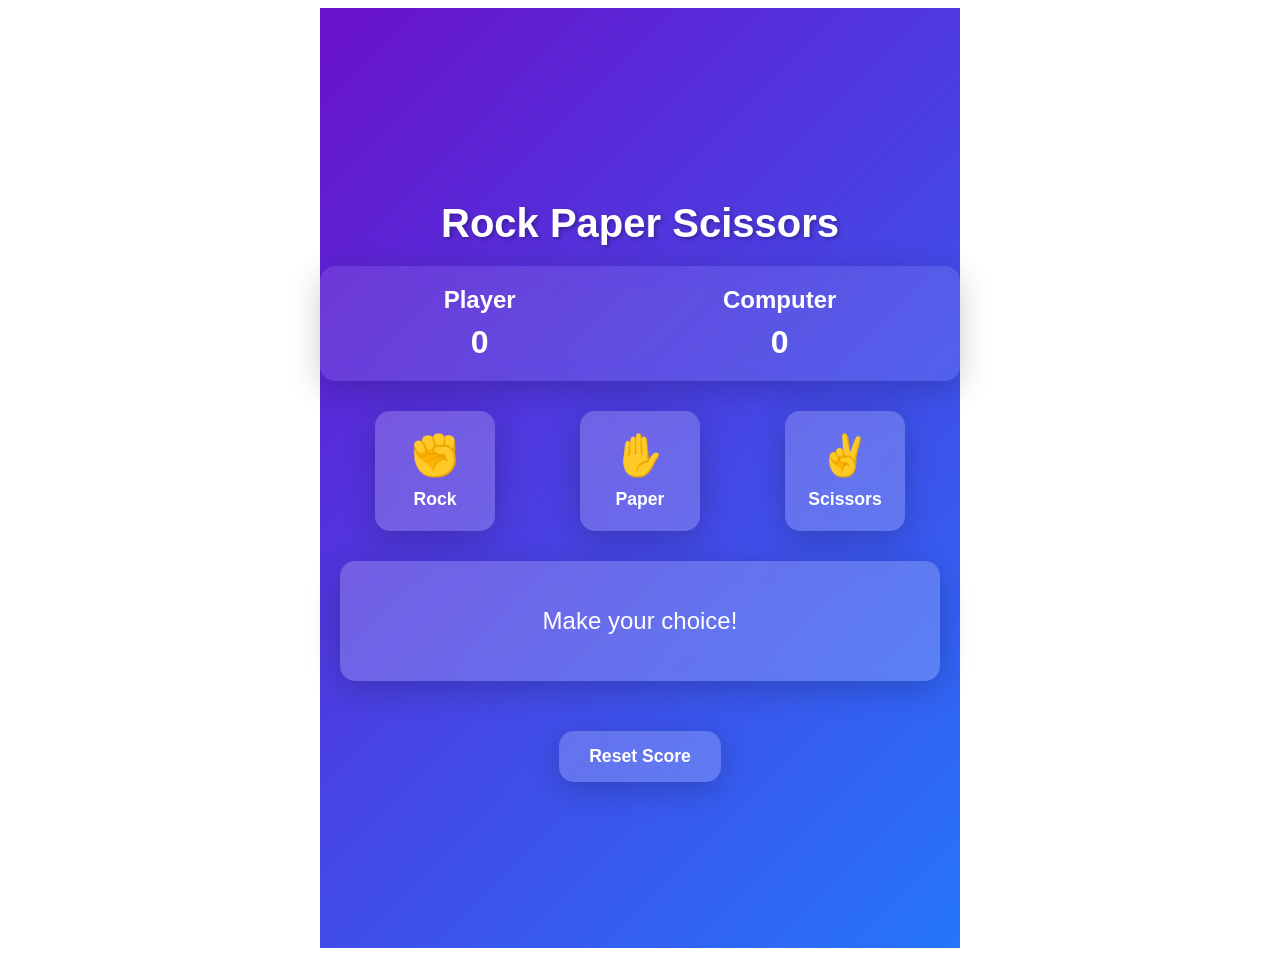
==== previews/APP-20260817-710C30C7/index.html @ 43189d3f "Create preview file: index.html" ====
<!DOCTYPE html>
<html lang="en">
<head>
    <meta charset="UTF-8">
    <meta name="viewport" content="width=device-width, initial-scale=1.0">
    <title>Rock Paper Scissors Game</title>
    <link rel="stylesheet" href="style.css">
</head>
<body>
    <div class="container">
        <h1>Rock Paper Scissors</h1>
        
        <div class="score-board">
            <div class="score">
                <h2>Player</h2>
                <p id="player-score">0</p>
            </div>
            <div class="score">
                <h2>Computer</h2>
                <p id="computer-score">0</p>
            </div>
        </div>

        <div class="choices">
            <button class="choice-btn" data-choice="rock">
                <span class="emoji">✊</span>
                <span class="label">Rock</span>
            </button>
            <button class="choice-btn" data-choice="paper">
                <span class="emoji">✋</span>
                <span class="label">Paper</span>
            </button>
            <button class="choice-btn" data-choice="scissors">
                <span class="emoji">✌️</span>
                <span class="label">Scissors</span>
            </button>
        </div>

        <div class="result-container">
            <div class="result" id="result">
                <p>Make your choice!</p>
            </div>
        </div>

        <div class="reset-container">
            <button id="reset-btn">Reset Score</button>
        </div>
    </div>

    <script src="script.js"></script>
</body>
</html>
---- previews/APP-20260817-710C30C7/style.css ----
.container {
    max-width: 600px;
    margin: 0 auto;
    padding: 20px;
    font-family: 'Segoe UI', Tahoma, Geneva, Verdana, sans-serif;
    text-align: center;
    background: linear-gradient(135deg, #6a11cb 0%, #2575fc 100%);
    min-height: 100vh;
    display: flex;
    flex-direction: column;
    align-items: center;
    justify-content: center;
    color: white;
}

h1 {
    font-size: 2.5rem;
    margin-bottom: 20px;
    text-shadow: 2px 2px 4px rgba(0, 0, 0, 0.3);
}

.score-board {
    display: flex;
    justify-content: space-around;
    width: 100%;
    margin-bottom: 30px;
    background: rgba(255, 255, 255, 0.1);
    padding: 20px;
    border-radius: 15px;
    backdrop-filter: blur(10px);
    box-shadow: 0 8px 32px rgba(0, 0, 0, 0.2);
}

.score h2 {
    margin: 0 0 10px 0;
    font-size: 1.5rem;
}

.score p {
    font-size: 2rem;
    margin: 0;
    font-weight: bold;
}

.choices {
    display: flex;
    justify-content: space-around;
    width: 100%;
    margin-bottom: 30px;
    flex-wrap: wrap;
    gap: 15px;
}

.choice-btn {
    background: rgba(255, 255, 255, 0.2);
    border: none;
    border-radius: 15px;
    padding: 20px;
    width: 120px;
    height: 120px;
    cursor: pointer;
    display: flex;
    flex-direction: column;
    align-items: center;
    justify-content: center;
    transition: all 0.3s ease;
    backdrop-filter: blur(10px);
    box-shadow: 0 8px 32px rgba(0, 0, 0, 0.2);
    color: white;
    font-size: 1rem;
    font-weight: bold;
}

.choice-btn:hover {
    transform: translateY(-5px);
    background: rgba(255, 255, 255, 0.3);
    box-shadow: 0 12px 40px rgba(0, 0, 0, 0.3);
}

.choice-btn:active {
    transform: translateY(0);
}

.emoji {
    font-size: 2.5rem;
    margin-bottom: 10px;
}

.label {
    font-size: 1.1rem;
}

.result-container {
    width: 100%;
    margin-bottom: 30px;
}

.result {
    background: rgba(255, 255, 255, 0.2);
    padding: 20px;
    border-radius: 15px;
    font-size: 1.5rem;
    min-height: 80px;
    display: flex;
    align-items: center;
    justify-content: center;
    backdrop-filter: blur(10px);
    box-shadow: 0 8px 32px rgba(0, 0, 0, 0.2);
}

.reset-container {
    margin-top: 20px;
}

#reset-btn {
    background: rgba(255, 255, 255, 0.2);
    border: none;
    border-radius: 15px;
    padding: 15px 30px;
    font-size: 1.1rem;
    cursor: pointer;
    transition: all 0.3s ease;
    backdrop-filter: blur(10px);
    box-shadow: 0 8px 32px rgba(0, 0, 0, 0.2);
    color: white;
    font-weight: bold;
}

#reset-btn:hover {
    background: rgba(255, 255, 255, 0.3);
    transform: scale(1.05);
}

@media (max-width: 600px) {
    .container {
        padding: 10px;
    }
    
    h1 {
        font-size: 2rem;
    }
    
    .score-board {
        flex-direction: column;
        align-items: center;
        gap: 20px;
    }
    
    .choices {
        justify-content: center;
    }
    
    .choice-btn {
        width: 100px;
        height: 100px;
        padding: 15px;
    }
    
    .emoji {
        font-size: 2rem;
    }
    
    .label {
        font-size: 0.9rem;
    }
    
    .result {
        font-size: 1.2rem;
        min-height: 60px;
    }
}
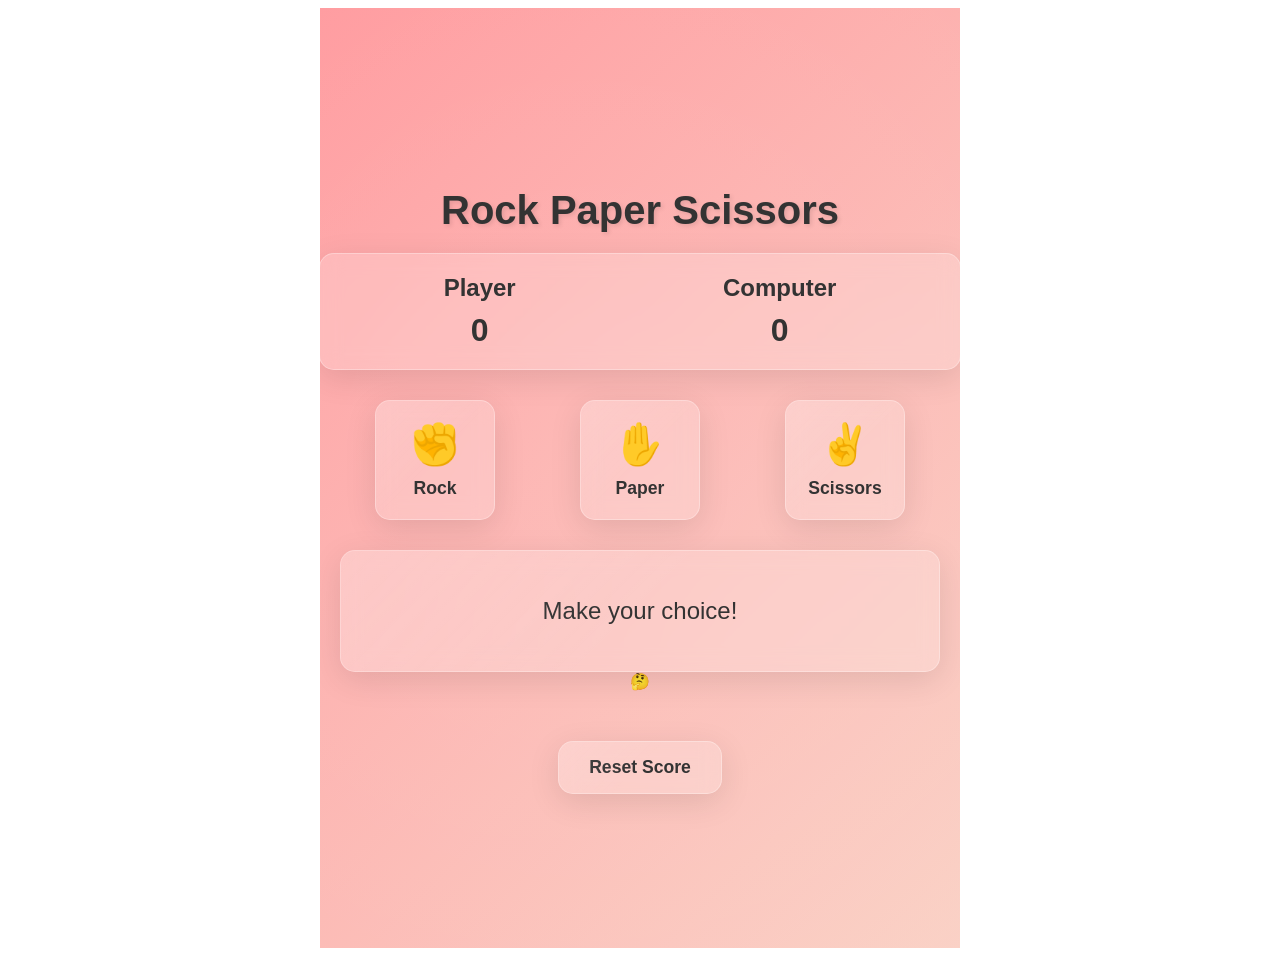
==== commit 6629cecd: "Update preview file: index.html" ====
--- a/previews/APP-20260817-710C30C7/index.html
+++ b/previews/APP-20260817-710C30C7/index.html
@@ -40,6 +40,9 @@
             <div class="result" id="result">
                 <p>Make your choice!</p>
             </div>
+            <div class="computer-choice" id="computer-choice">
+                <span class="thinking">🤔</span>
+            </div>
         </div>
 
         <div class="reset-container">
--- a/previews/APP-20260817-710C30C7/style.css
+++ b/previews/APP-20260817-710C30C7/style.css
@@ -4,19 +4,34 @@
     padding: 20px;
     font-family: 'Segoe UI', Tahoma, Geneva, Verdana, sans-serif;
     text-align: center;
-    background: linear-gradient(135deg, #6a11cb 0%, #2575fc 100%);
+    background: linear-gradient(135deg, #ff9a9e 0%, #fad0c4 100%);
     min-height: 100vh;
     display: flex;
     flex-direction: column;
     align-items: center;
     justify-content: center;
-    color: white;
+    color: #333;
+    position: relative;
+    overflow: hidden;
+}
+
+.container::before {
+    content: "";
+    position: absolute;
+    top: -50%;
+    left: -50%;
+    width: 200%;
+    height: 200%;
+    background: radial-gradient(circle, rgba(255,255,255,0.1) 0%, rgba(255,255,255,0) 70%);
+    z-index: 0;
 }
 
 h1 {
     font-size: 2.5rem;
     margin-bottom: 20px;
-    text-shadow: 2px 2px 4px rgba(0, 0, 0, 0.3);
+    text-shadow: 2px 2px 4px rgba(0, 0, 0, 0.1);
+    position: relative;
+    z-index: 1;
 }
 
 .score-board {
@@ -24,22 +39,27 @@
     justify-content: space-around;
     width: 100%;
     margin-bottom: 30px;
-    background: rgba(255, 255, 255, 0.1);
-    padding: 20px;
-    border-radius: 15px;
-    backdrop-filter: blur(10px);
-    box-shadow: 0 8px 32px rgba(0, 0, 0, 0.2);
+    background: rgba(255, 255, 255, 0.2);
+    padding: 20px;
+    border-radius: 15px;
+    backdrop-filter: blur(10px);
+    box-shadow: 0 8px 32px rgba(0, 0, 0, 0.1);
+    position: relative;
+    z-index: 1;
+    border: 1px solid rgba(255, 255, 255, 0.3);
 }
 
 .score h2 {
     margin: 0 0 10px 0;
     font-size: 1.5rem;
+    color: #333;
 }
 
 .score p {
     font-size: 2rem;
     margin: 0;
     font-weight: bold;
+    color: #333;
 }
 
 .choices {
@@ -49,6 +69,8 @@
     margin-bottom: 30px;
     flex-wrap: wrap;
     gap: 15px;
+    position: relative;
+    z-index: 1;
 }
 
 .choice-btn {
@@ -65,34 +87,67 @@
     justify-content: center;
     transition: all 0.3s ease;
     backdrop-filter: blur(10px);
-    box-shadow: 0 8px 32px rgba(0, 0, 0, 0.2);
-    color: white;
+    box-shadow: 0 8px 32px rgba(0, 0, 0, 0.1);
+    color: #333;
     font-size: 1rem;
     font-weight: bold;
+    position: relative;
+    overflow: hidden;
+    border: 1px solid rgba(255, 255, 255, 0.3);
 }
 
 .choice-btn:hover {
     transform: translateY(-5px);
     background: rgba(255, 255, 255, 0.3);
-    box-shadow: 0 12px 40px rgba(0, 0, 0, 0.3);
+    box-shadow: 0 12px 40px rgba(0, 0, 0, 0.2);
 }
 
 .choice-btn:active {
     transform: translateY(0);
+}
+
+.choice-btn::before {
+    content: "";
+    position: absolute;
+    top: 0;
+    left: 0;
+    width: 100%;
+    height: 100%;
+    background: linear-gradient(135deg, rgba(255,255,255,0.1) 0%, rgba(255,255,255,0) 50%);
+    z-index: 1;
+}
+
+.choice-btn:disabled {
+    opacity: 0.6;
+    cursor: not-allowed;
+    transform: none;
 }
 
 .emoji {
     font-size: 2.5rem;
     margin-bottom: 10px;
+    position: relative;
+    z-index: 2;
+    animation: pulse 1.5s infinite;
+}
+
+@keyframes pulse {
+    0% { transform: scale(1); }
+    50% { transform: scale(1.1); }
+    100% { transform: scale(1); }
 }
 
 .label {
     font-size: 1.1rem;
+    position: relative;
+    z-index: 2;
 }
 
 .result-container {
     width: 100%;
     margin-bottom: 30px;
+    position: relative;
+    z-index: 1;
 }
 
 .result {
@@ -105,11 +160,32 @@
     align-items: center;
     justify-content: center;
     backdrop-filter: blur(10px);
-    box-shadow: 0 8px 32px rgba(0, 0, 0, 0.2);
+    box-shadow: 0 8px 32px rgba(0, 0, 0, 0.1);
+    position: relative;
+    border: 1px solid rgba(255, 255, 255, 0.3);
+    overflow: hidden;
+}
+
+.result::before {
+    content: "";
+    position: absolute;
+    top: 0;
+    left: 0;
+    width: 100%;
+    height: 100%;
+    background: linear-gradient(135deg, rgba(255,255,255,0.1) 0%, rgba(255,255,255,0) 50%);
+    z-index: 1;
+}
+
+.result-text {
+    position: relative;
+    z-index: 2;
 }
 
 .reset-container {
     margin-top: 20px;
+    position: relative;
+    z-index: 1;
 }
 
 #reset-btn {
@@ -121,14 +197,47 @@
     cursor: pointer;
     transition: all 0.3s ease;
     backdrop-filter: blur(10px);
-    box-shadow: 0 8px 32px rgba(0, 0, 0, 0.2);
-    color: white;
+    box-shadow: 0 8px 32px rgba(0, 0, 0, 0.1);
+    color: #333;
     font-weight: bold;
+    position: relative;
+    overflow: hidden;
+    border: 1px solid rgba(255, 255, 255, 0.3);
 }
 
 #reset-btn:hover {
     background: rgba(255, 255, 255, 0.3);
     transform: scale(1.05);
+}
+
+#reset-btn::before {
+    content: "";
+    position: absolute;
+    top: 0;
+    left: 0;
+    width: 100%;
+    height: 100%;
+    background: linear-gradient(135deg, rgba(255,255,255,0.1) 0%, rgba(255,255,255,0) 50%);
+    z-index: 1;
+}
+
+.computer-thinking {
+    animation: spin 1s linear infinite;
+}
+
+@keyframes spin {
+    from { transform: rotate(0deg); }
+    to { transform: rotate(360deg); }
+}
+
+.computer-choice {
+    animation: bounce 0.5s ease;
+}
+
+@keyframes bounce {
+    0%, 20%, 50%, 80%, 100% {transform: translateY(0);}
+    40% {transform: translateY(-20px);}
+    60% {transform: translateY(-10px);}
 }
 
 @media (max-width: 600px) {
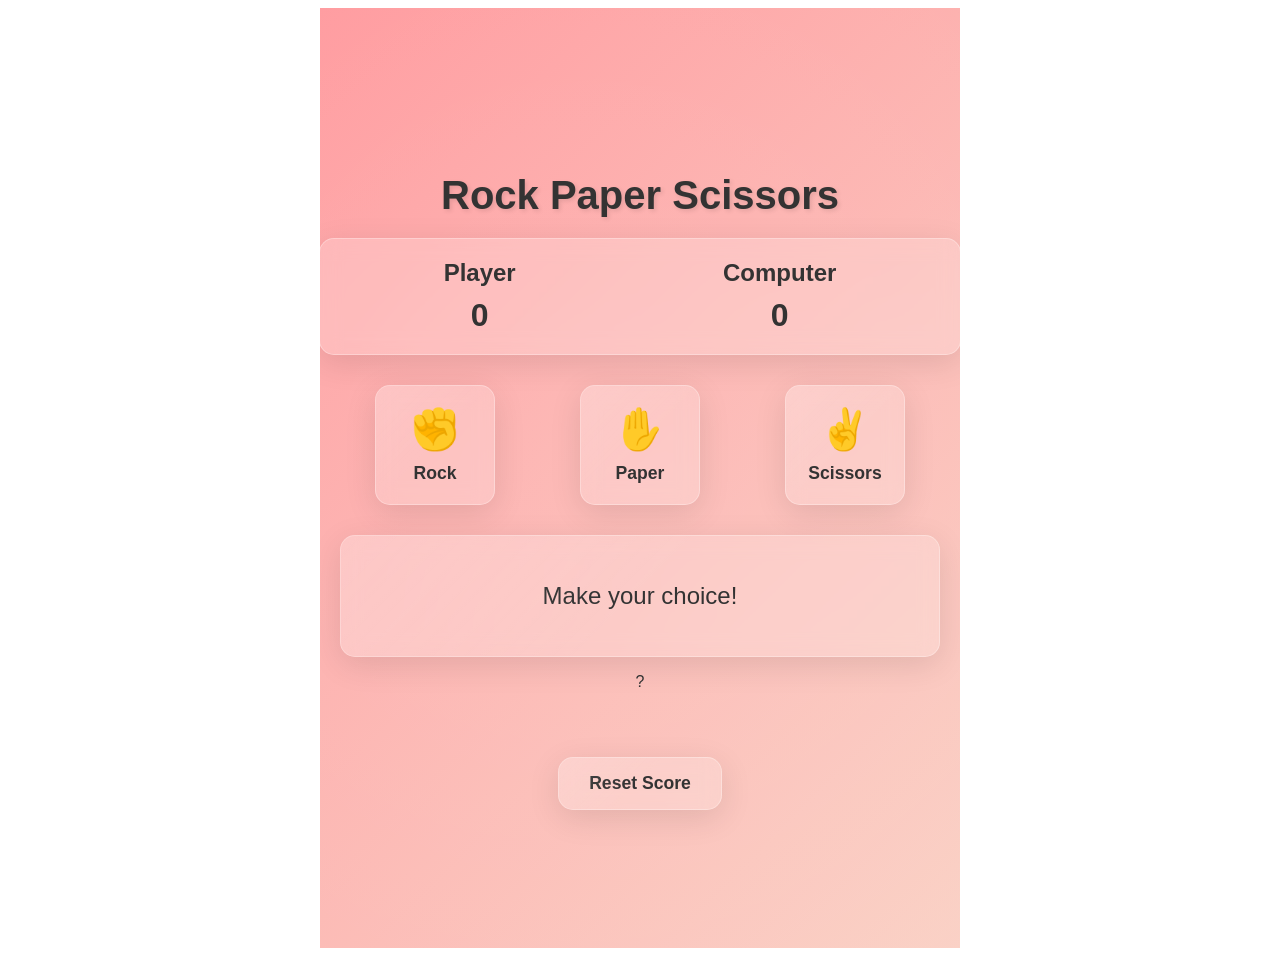
==== commit c4cea6e2: "Update preview file: index.html" ====
--- a/previews/APP-20260817-710C30C7/index.html
+++ b/previews/APP-20260817-710C30C7/index.html
@@ -41,7 +41,7 @@
                 <p>Make your choice!</p>
             </div>
             <div class="computer-choice" id="computer-choice">
-                <span class="thinking">🤔</span>
+                <p id="computer-choice-text">?</p>
             </div>
         </div>
 
